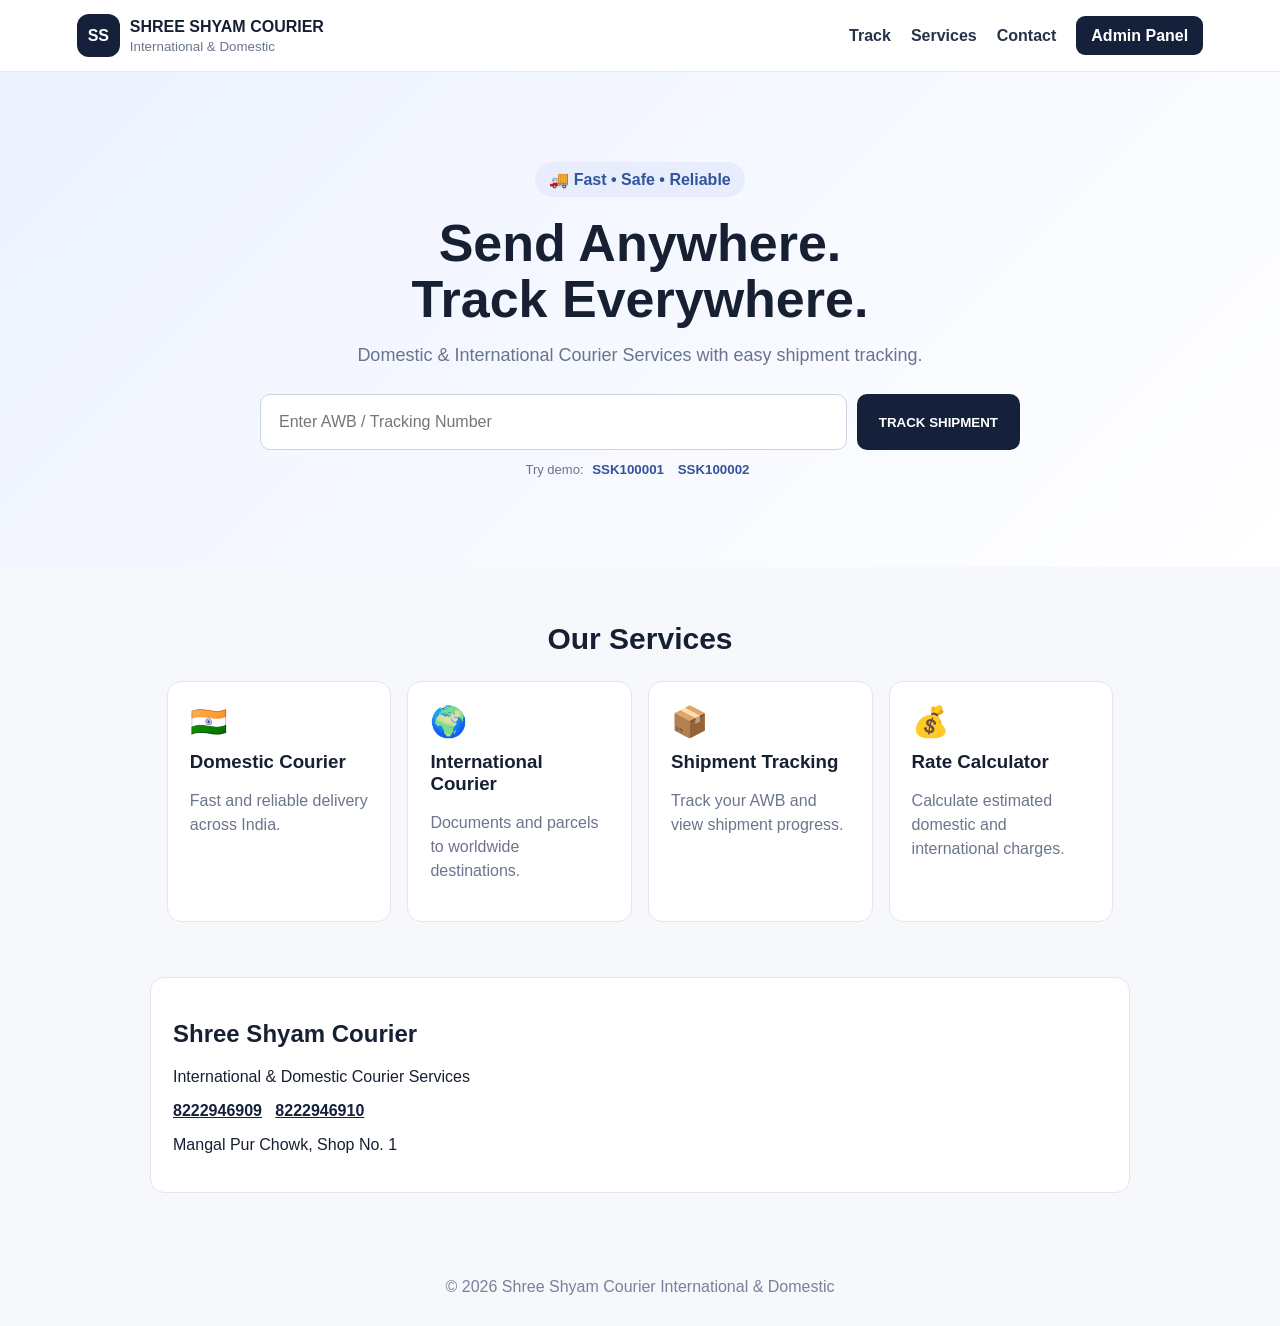
==== index.html @ 295bdac2 "Add files via upload" ====
<!doctype html><html lang="hi"><head><meta charset="utf-8"><meta name="viewport" content="width=device-width,initial-scale=1"><title>Shree Shyam Courier</title><link rel="stylesheet" href="styles.css"></head><body>
<header><div class="brand"><div class="logo">SS</div><div><b>SHREE SHYAM COURIER</b><small>International & Domestic</small></div></div><nav><a href="#track">Track</a><a href="#services">Services</a><a href="#contact">Contact</a><a class="btn small" href="admin.html">Admin Panel</a></nav></header>
<section class="hero"><div><span class="pill">🚚 Fast • Safe • Reliable</span><h1>Send Anywhere.<br><em>Track Everywhere.</em></h1><p>Domestic & International Courier Services with easy shipment tracking.</p><form id="trackForm"><input id="tracking" required placeholder="Enter AWB / Tracking Number"><button>TRACK SHIPMENT</button></form><div class="examples">Try demo: <button onclick="demo('SSK100001')">SSK100001</button> <button onclick="demo('SSK100002')">SSK100002</button></div></div></section>
<section id="result" class="result hidden"></section>
<section id="services" class="section"><h2>Our Services</h2><div class="grid"><article><span>🇮🇳</span><h3>Domestic Courier</h3><p>Fast and reliable delivery across India.</p></article><article><span>🌍</span><h3>International Courier</h3><p>Documents and parcels to worldwide destinations.</p></article><article><span>📦</span><h3>Shipment Tracking</h3><p>Track your AWB and view shipment progress.</p></article><article><span>💰</span><h3>Rate Calculator</h3><p>Calculate estimated domestic and international charges.</p></article></div></section>
<section id="contact" class="contact"><h2>Shree Shyam Courier</h2><p>International & Domestic Courier Services</p><a href="tel:+918222946909">8222946909</a> &nbsp; <a href="tel:+918222946910">8222946910</a><p>Mangal Pur Chowk, Shop No. 1</p></section><footer>© 2026 Shree Shyam Courier International & Domestic</footer><script src="app.js"></script></body></html>
---- styles.css ----
*{box-sizing:border-box}body{margin:0;font-family:Arial,sans-serif;color:#172033;background:#f6f8fc}header{height:72px;background:#fff;border-bottom:1px solid #e6e9f0;display:flex;align-items:center;justify-content:space-between;padding:0 6%;position:sticky;top:0;z-index:5}.brand{display:flex;gap:10px;align-items:center}.logo{width:43px;height:43px;border-radius:12px;background:#15213b;color:#fff;display:grid;place-items:center;font-weight:900}.brand small{display:block;color:#69758c;margin-top:3px}nav a{margin-left:20px;text-decoration:none;color:#25324a;font-weight:700}.btn{background:#15213b;color:#fff!important;padding:11px 15px;border-radius:9px}.hero{padding:90px 6%;background:linear-gradient(135deg,#edf2ff,#fff)}.hero>div{max-width:900px;margin:auto;text-align:center}.pill{display:inline-block;padding:8px 14px;background:#e7edfc;border-radius:99px;font-weight:700;color:#31549a}.hero h1{font-size:52px;line-height:1.08;margin:18px 0 12px}.hero em{font-style:normal}.hero p{font-size:18px;color:#68748b}.hero form{display:flex;gap:10px;max-width:760px;margin:28px auto 12px}.hero input{flex:1;padding:18px;border:1px solid #ccd4e2;border-radius:10px;font-size:16px}.hero button{border:0;background:#15213b;color:#fff;padding:0 22px;border-radius:10px;font-weight:800;cursor:pointer}.examples{font-size:13px;color:#68748b}.examples button{background:none;color:#31549a;padding:0 5px}.result{max-width:900px;margin:28px auto;padding:26px;background:#fff;border:1px solid #e1e6ef;border-radius:16px;box-shadow:0 10px 35px #17203312}.hidden{display:none}.status{font-size:22px;font-weight:800}.meta{display:grid;grid-template-columns:repeat(3,1fr);gap:12px;margin:18px 0}.meta div{padding:14px;background:#f6f8fc;border-radius:10px}.timeline{border-left:3px solid #dbe1ec;margin:22px 0 0 9px;padding-left:20px}.event{margin-bottom:18px;position:relative}.event:before{content:"";position:absolute;left:-29px;top:4px;width:10px;height:10px;border-radius:50%;background:#15213b}.section{max-width:1100px;margin:55px auto;padding:0 6%}.section h2{text-align:center;font-size:30px}.grid{display:grid;grid-template-columns:repeat(4,1fr);gap:16px}.grid article,.contact{background:#fff;border:1px solid #e1e6ef;border-radius:14px;padding:22px}.grid span{font-size:30px}.grid h3{margin:12px 0 6px}.grid p{color:#6b768b;line-height:1.5}.contact{max-width:980px;margin:0 auto 55px}.contact a{font-weight:800;color:#15213b}footer{text-align:center;padding:30px;color:#778298}@media(max-width:750px){header{padding:0 4%}nav a:not(.btn){display:none}.hero{padding:55px 5%}.hero h1{font-size:38px}.hero form{flex-direction:column}.hero button{height:52px}.meta,.grid{grid-template-columns:1fr}.section{padding:0 5%}}
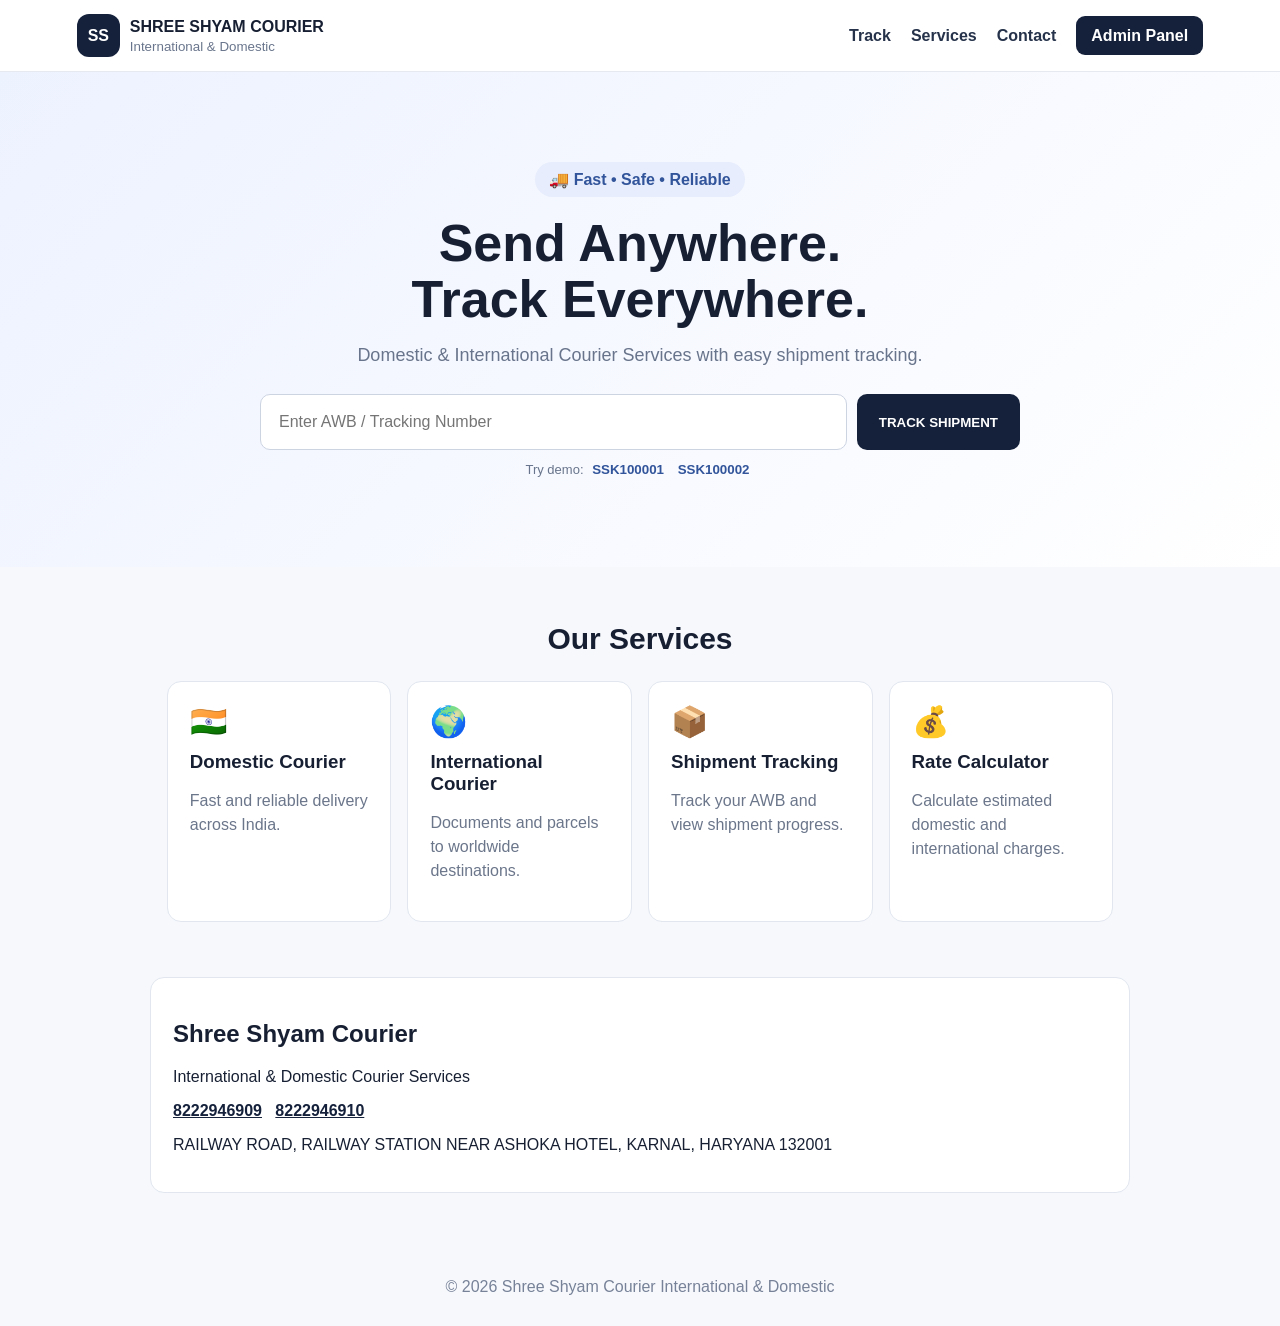
==== commit e3481c8b: "Add files via upload" ====
--- a/index.html
+++ b/index.html
@@ -3,4 +3,4 @@
 <section class="hero"><div><span class="pill">🚚 Fast • Safe • Reliable</span><h1>Send Anywhere.<br><em>Track Everywhere.</em></h1><p>Domestic & International Courier Services with easy shipment tracking.</p><form id="trackForm"><input id="tracking" required placeholder="Enter AWB / Tracking Number"><button>TRACK SHIPMENT</button></form><div class="examples">Try demo: <button onclick="demo('SSK100001')">SSK100001</button> <button onclick="demo('SSK100002')">SSK100002</button></div></div></section>
 <section id="result" class="result hidden"></section>
 <section id="services" class="section"><h2>Our Services</h2><div class="grid"><article><span>🇮🇳</span><h3>Domestic Courier</h3><p>Fast and reliable delivery across India.</p></article><article><span>🌍</span><h3>International Courier</h3><p>Documents and parcels to worldwide destinations.</p></article><article><span>📦</span><h3>Shipment Tracking</h3><p>Track your AWB and view shipment progress.</p></article><article><span>💰</span><h3>Rate Calculator</h3><p>Calculate estimated domestic and international charges.</p></article></div></section>
-<section id="contact" class="contact"><h2>Shree Shyam Courier</h2><p>International & Domestic Courier Services</p><a href="tel:+918222946909">8222946909</a> &nbsp; <a href="tel:+918222946910">8222946910</a><p>Mangal Pur Chowk, Shop No. 1</p></section><footer>© 2026 Shree Shyam Courier International & Domestic</footer><script src="app.js"></script></body></html>+<section id="contact" class="contact"><h2>Shree Shyam Courier</h2><p>International & Domestic Courier Services</p><a href="tel:+918222946909">8222946909</a> &nbsp; <a href="tel:+918222946910">8222946910</a><p>RAILWAY ROAD, RAILWAY STATION NEAR ASHOKA HOTEL, KARNAL, HARYANA 132001</p></section><footer>© 2026 Shree Shyam Courier International & Domestic</footer><script src="app.js"></script></body></html>
